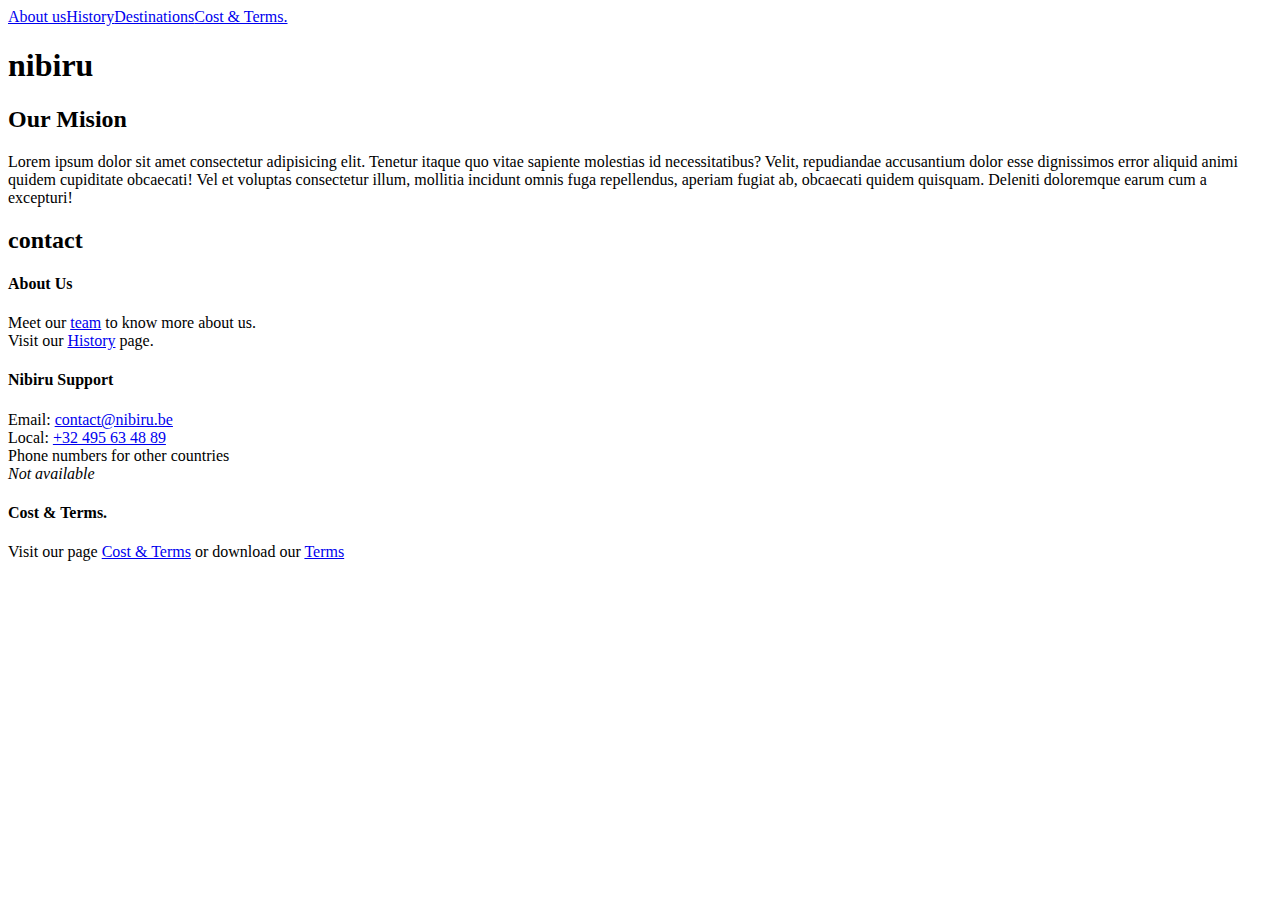
==== docs/index.html @ d89dad2d "order root folder" ====
<!DOCTYPE html>
<html lang="en">
<head>
    <meta charset="UTF-8">
    <meta name="description" content="Nibiru Company">
    <meta name="keywords" content="HTML & CSS">
    <meta name="author" content="Daryl Castro">
    <meta name="viewport" content="width=device-width, initial-scale=1.0">
    <meta http-equiv="X-UA-Compatible" content="IE=edge">
    <link rel="icon" href="https://cdn.glitch.com/85de6182-354b-4c86-bf82-84655187b399%2Flogo.svg?v=1632234356912"/>
    <link rel="stylesheet" href="style.css">
    <title>NIBIRU</title>
</head>
<body>
    <nav>
        <div class="link_container">
            <a href="aboutus.html" class="linkNav">About us</a><a href="history.html" class="linkNav">History</a><a href="destinations.html" class="linkNav">Destinations</a><a href="cost-and-terms.html" class="linkNav">Cost & Terms.</a>
        </div>
      </nav>

    <header>
        <h1 class="name">nibiru</h1>
    </header>

    <main>
        <section class="description">
            <div class="container">
                <h2>Our Mision</h2>
                <p>Lorem ipsum dolor sit amet consectetur adipisicing elit. Tenetur itaque quo vitae sapiente molestias id necessitatibus? Velit, repudiandae accusantium dolor esse dignissimos error aliquid animi quidem cupiditate obcaecati! Vel et voluptas consectetur illum, mollitia incidunt omnis fuga repellendus, aperiam fugiat ab, obcaecati quidem quisquam. Deleniti doloremque earum cum a excepturi!</p>
            </div>
        </section>
        <section class="contact">
            <div class="container">
                <h2>contact</h2>
                <div class="informationContainer">
                    <article class="services">
                        <h4>About Us</h4>
                        <p>Meet our <a class="contact_link" href="aboutus.html">team</a> to know more about us. <br>
                            Visit our <a class="contact_link" href="history.html">History</a> page.
                        </p>
                    </article>
                    <article class="services">
                        <h4>Nibiru Support</h4>
                        <p> Email: <a class="contact_link" href="mailto: contact@nibiru.be">contact@nibiru.be</a><br>
                            Local: <a class="contact_link" href="tel:+32495634889">+32 495 63 48 89</a><br>
                            Phone numbers for other countries<br>
                            <i>Not available</i>
                        </p>
                    </article>
                    <article class="services">
                        <h4>Cost & Terms.</h4>
                        <p>Visit our page 
                            <a class="contact_link" href="cost-and-terms.html">Cost & Terms</a>
                            or download our
                            <a class="contact_link" href="assets/nibiru-terms-and-conditions.pdf" download="nibiru-terms-and-conditions.pdf">Terms</a> 
                        </p>
                    </article>
                </div>
            </div>
        </section>
    </main>
</body>
</html>
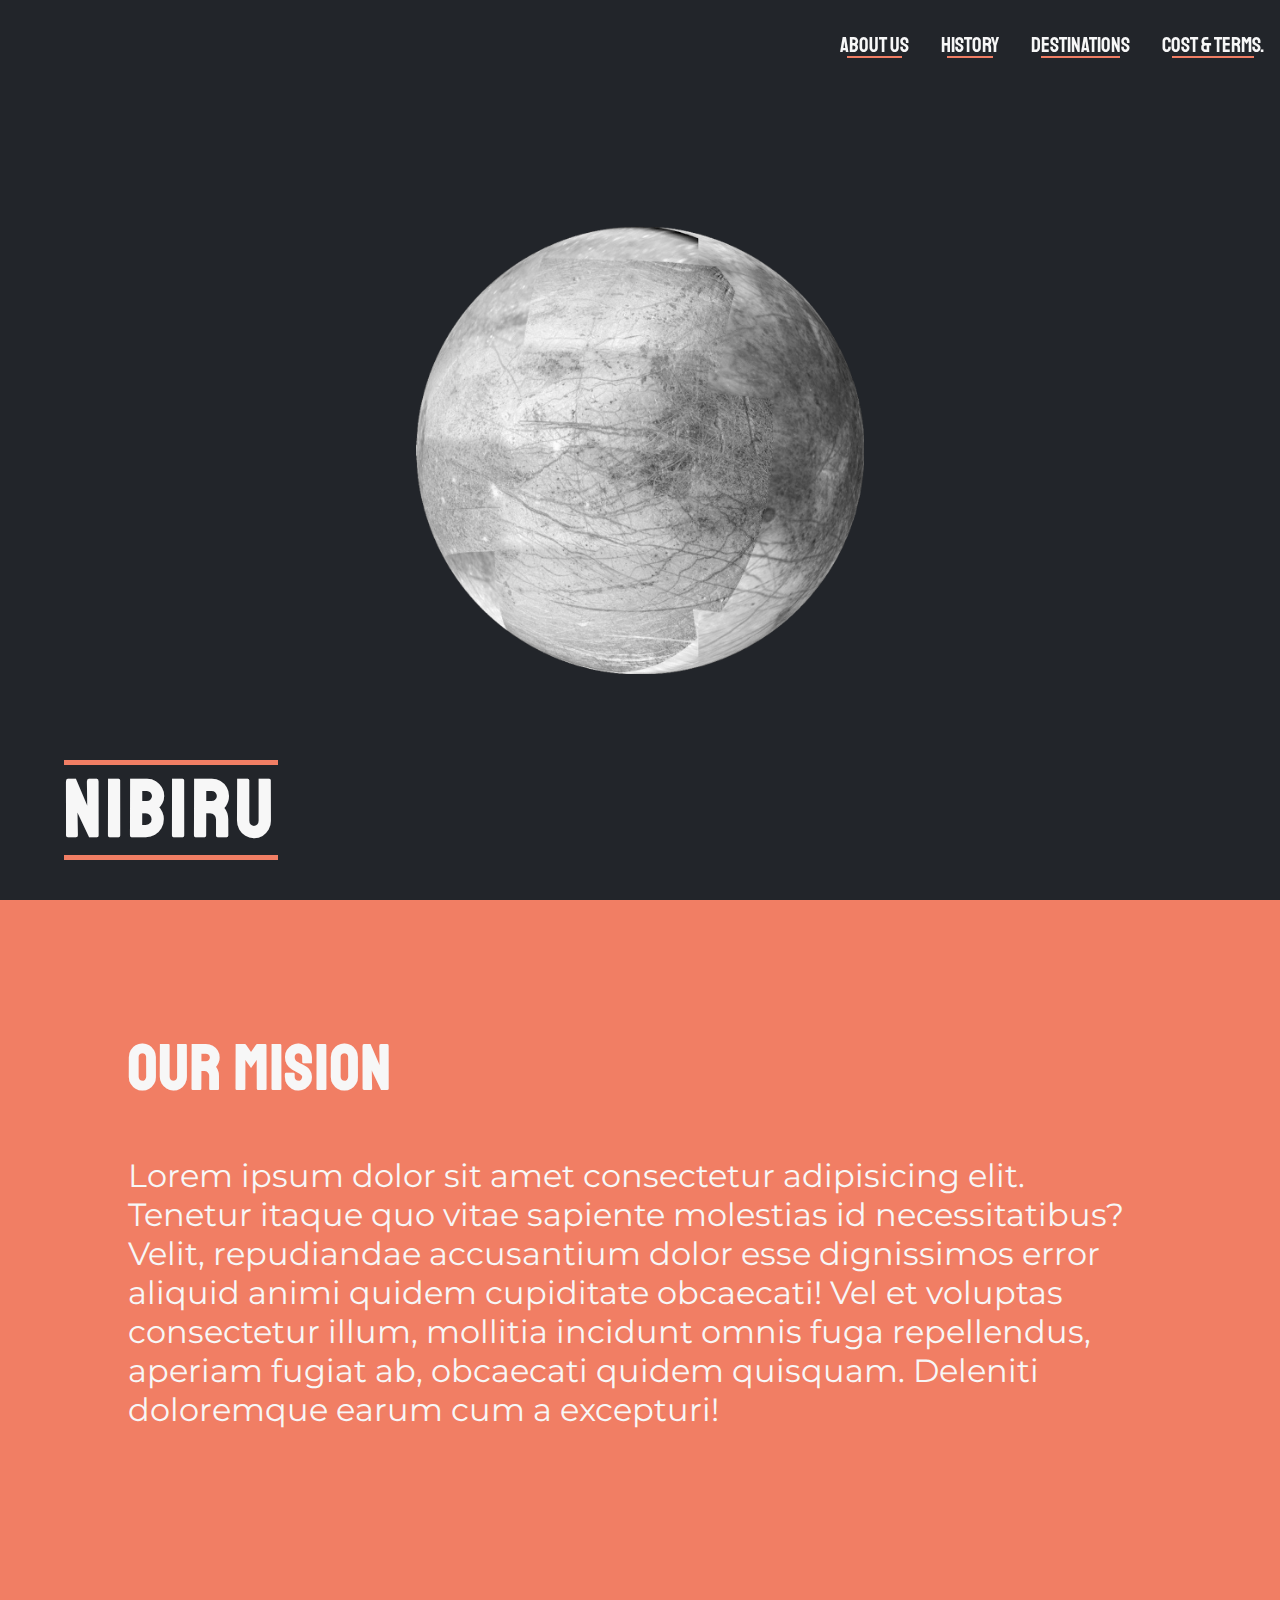
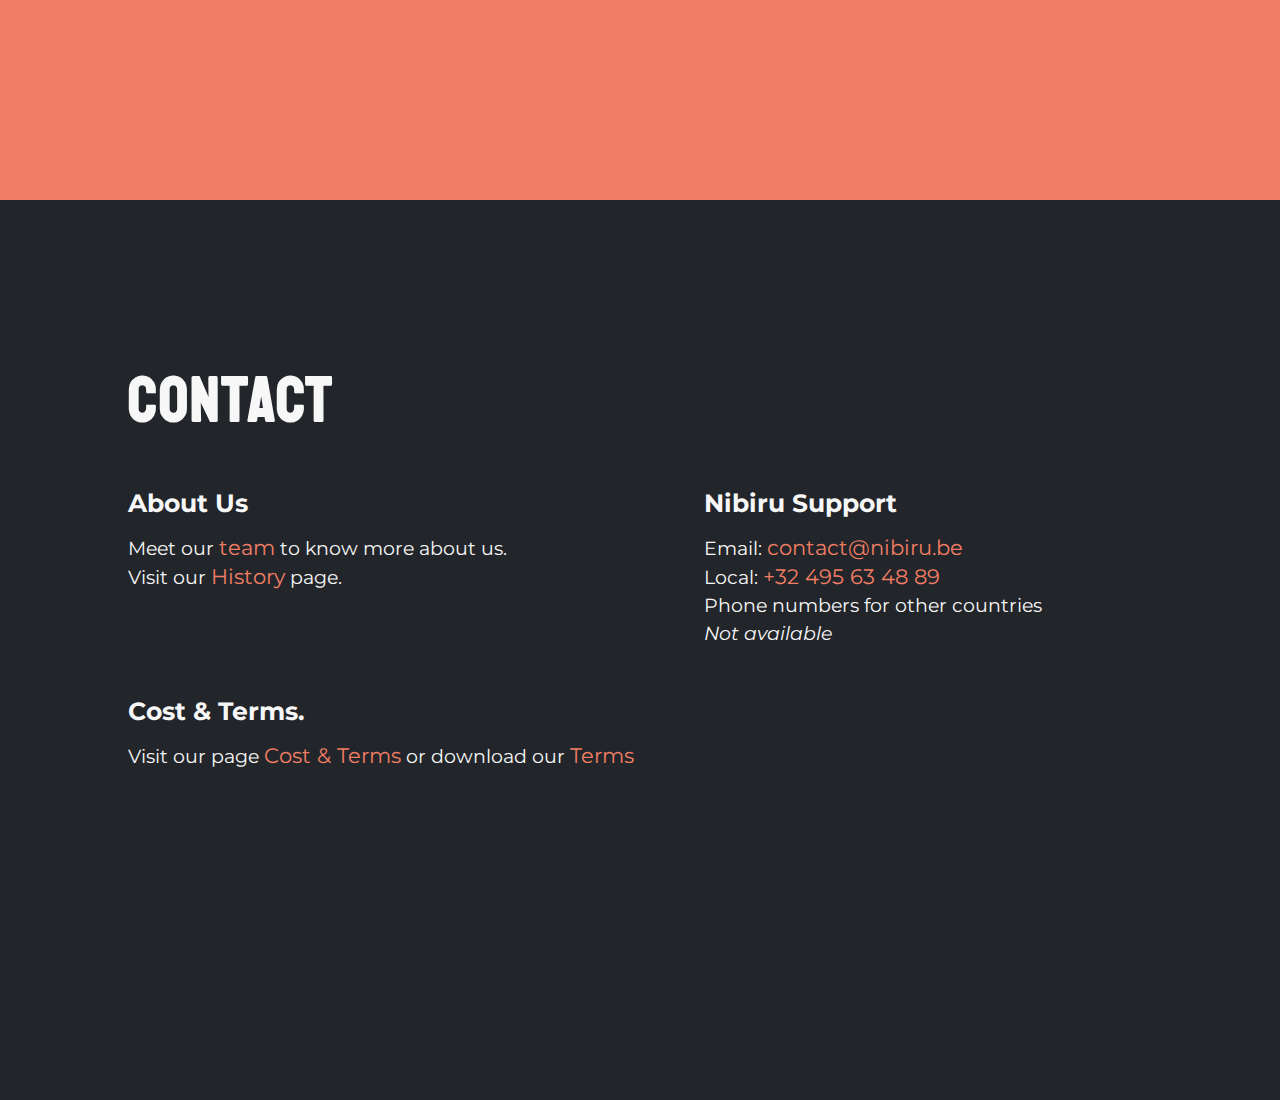
==== commit 9263d116: "link css fixed" ====
--- a/docs/index.html
+++ b/docs/index.html
@@ -8,7 +8,7 @@
     <meta name="viewport" content="width=device-width, initial-scale=1.0">
     <meta http-equiv="X-UA-Compatible" content="IE=edge">
     <link rel="icon" href="https://cdn.glitch.com/85de6182-354b-4c86-bf82-84655187b399%2Flogo.svg?v=1632234356912"/>
-    <link rel="stylesheet" href="style.css">
+    <link rel="stylesheet" href="styles/style.css">
     <title>NIBIRU</title>
 </head>
 <body>
--- a/docs/styles/style.css
+++ b/docs/styles/style.css
@@ -0,0 +1,228 @@
+@import url('https://fonts.googleapis.com/css2?family=Staatliches&display=swap');
+@import url('https://fonts.googleapis.com/css2?family=Montserrat&display=swap');
+
+:root {
+    --clr-bg: #22252a;
+    --clr-text: #f7f7f7;
+    --clr-accent: #f17e64;
+
+    --ff-primary: 'Staatliches';
+    --ff-secondary: 'Montserrat';
+
+    --fs-title: 5rem;
+    --fs-text: 2rem;
+    --fs-link: 1.3rem;
+}
+
+
+* {
+    margin: 0;
+    padding: 0;
+    font-family: var(--ff-primary);
+    box-sizing: border-box;
+}
+
+html,
+body {
+    width: 100%;
+    height: 100%;
+}
+
+body {
+    background: var(--clr-bg);
+    overflow-x: hidden;
+}
+
+header, 
+main,
+section {
+    position: relative;
+    width: 100%;
+    height: 100%;
+}
+
+nav {
+    position: fixed;
+    display: grid;
+    width: 100%;
+    margin: 2rem;
+    grid-template-columns: 1fr 0.5fr;
+    grid-template-rows: 1fr;
+
+    z-index: 2;
+}
+
+a,
+a:focus,
+a:visited {
+    position: relative;
+    text-decoration: none;
+    color: var(--clr-text);
+    outline: none;
+    text-decoration: none;
+}
+
+nav .link_container {
+    position: relative;
+    display: grid;
+    margin-right: 3rem;
+    align-items: center;
+    grid-template-columns: repeat(4, auto);
+    grid-template-rows: 1fr;
+    grid-column: 2 / 3;
+    gap: 2rem;
+}
+
+.linkNav,
+.informationContainer a {
+    width: max-content;
+    color: var(--clr-text);
+    font-size: var(--fs-link);
+}
+
+.linkNav:after,
+.linkNav:visited::after,
+.informationContainer a:after,
+.informationContainer a:visited::after {
+    content: '';
+    position: absolute;
+    background: var(--clr-accent);
+    width: 80%;
+    height: 2px;
+    margin: 0 auto;
+    inset: 1.5rem 0 0 0;
+    transform: scaleX(1);
+    transition: all .2s ease;
+}
+
+.linkNav:hover:after,
+.informationContainer a:hover:after {
+    transform: scaleX(0);
+}
+
+
+h2 {
+    color: var(--clr-text);
+    font-size: calc(var(--fs-title) * 0.8);
+    margin-bottom: 3rem;
+    letter-spacing: 2px;
+}
+
+header {
+    background-image: url(../../assets/images/bg.png);
+    background-size: 35%;
+    background-attachment: fixed;
+    background-position: center;
+    background-repeat: no-repeat;
+}
+
+.name {
+    position: absolute;
+    left: 5%;
+    bottom: 2.5rem;
+    letter-spacing: 5px;
+    color: var(--clr-text);
+    font-size: var(--fs-title);
+}
+
+.name::before {
+    content: '';
+    position: absolute;
+    background: var(--clr-accent);
+    width: 100%;
+    height: 5px;
+    margin: 0 auto;
+    inset: 0;
+    transform: scaleX(1);
+    transition: all .2s ease;
+    z-index: -1;
+}
+
+.name::after {
+    content: '';
+    position: absolute;
+    background: var(--clr-accent);
+    width: 100%;
+    height: 5px;
+    margin: 0 auto;
+    left: 0;
+    bottom: 0;
+    transform: scaleX(1);
+    transition: all .2s ease;
+    z-index: -1;
+}
+
+.description,
+.contact {
+    color: var(--clr-text);
+}
+
+.description {
+    height: auto;
+    min-height: 100%;
+    padding: 10%;
+    background: var(--clr-accent);
+}
+
+.description p {
+    font-family: var(--ff-secondary);
+    font-size: var(--fs-text);
+}
+
+.contact {
+    width: 100%;
+    height: 100%;
+}
+
+.contact h2 {
+    padding: 12.5% 0 0 10%;
+}
+
+.informationContainer {
+    position: relative;
+    display: grid;
+    margin-top: 2%;
+    margin-right: 2rem;
+    margin-bottom: 2rem;
+    margin-left: 10%;
+    grid-template-columns: repeat(2, 1fr);
+    grid-template-rows: repeat(2, 1fr);
+    gap: 2rem;
+    align-items: start;
+    font-size: calc(var(--fs-link)*1.2);
+}
+
+.informationContainer h4,
+.informationContainer p,
+.informationContainer a,
+.informationContainer i {
+    font-family: var(--ff-secondary);
+}
+
+.informationContainer p {
+    margin: 1rem 0;
+    line-height: 1.75rem;
+    font-size: calc(var(--fs-link)*0.9);
+}
+
+.services {
+    width: 80%;
+}
+
+.services:nth-child(3) {
+    grid-column: 1 / 3;
+    grid-row: 2 / 3;
+}
+
+.contact_link {
+    color: var(--clr-accent) !important;
+    transition: all 200ms ease;
+}
+
+.contact_link:hover {
+    color: var(--clr-text) !important;
+}
+
+.contact_link::after {
+    display: none;
+}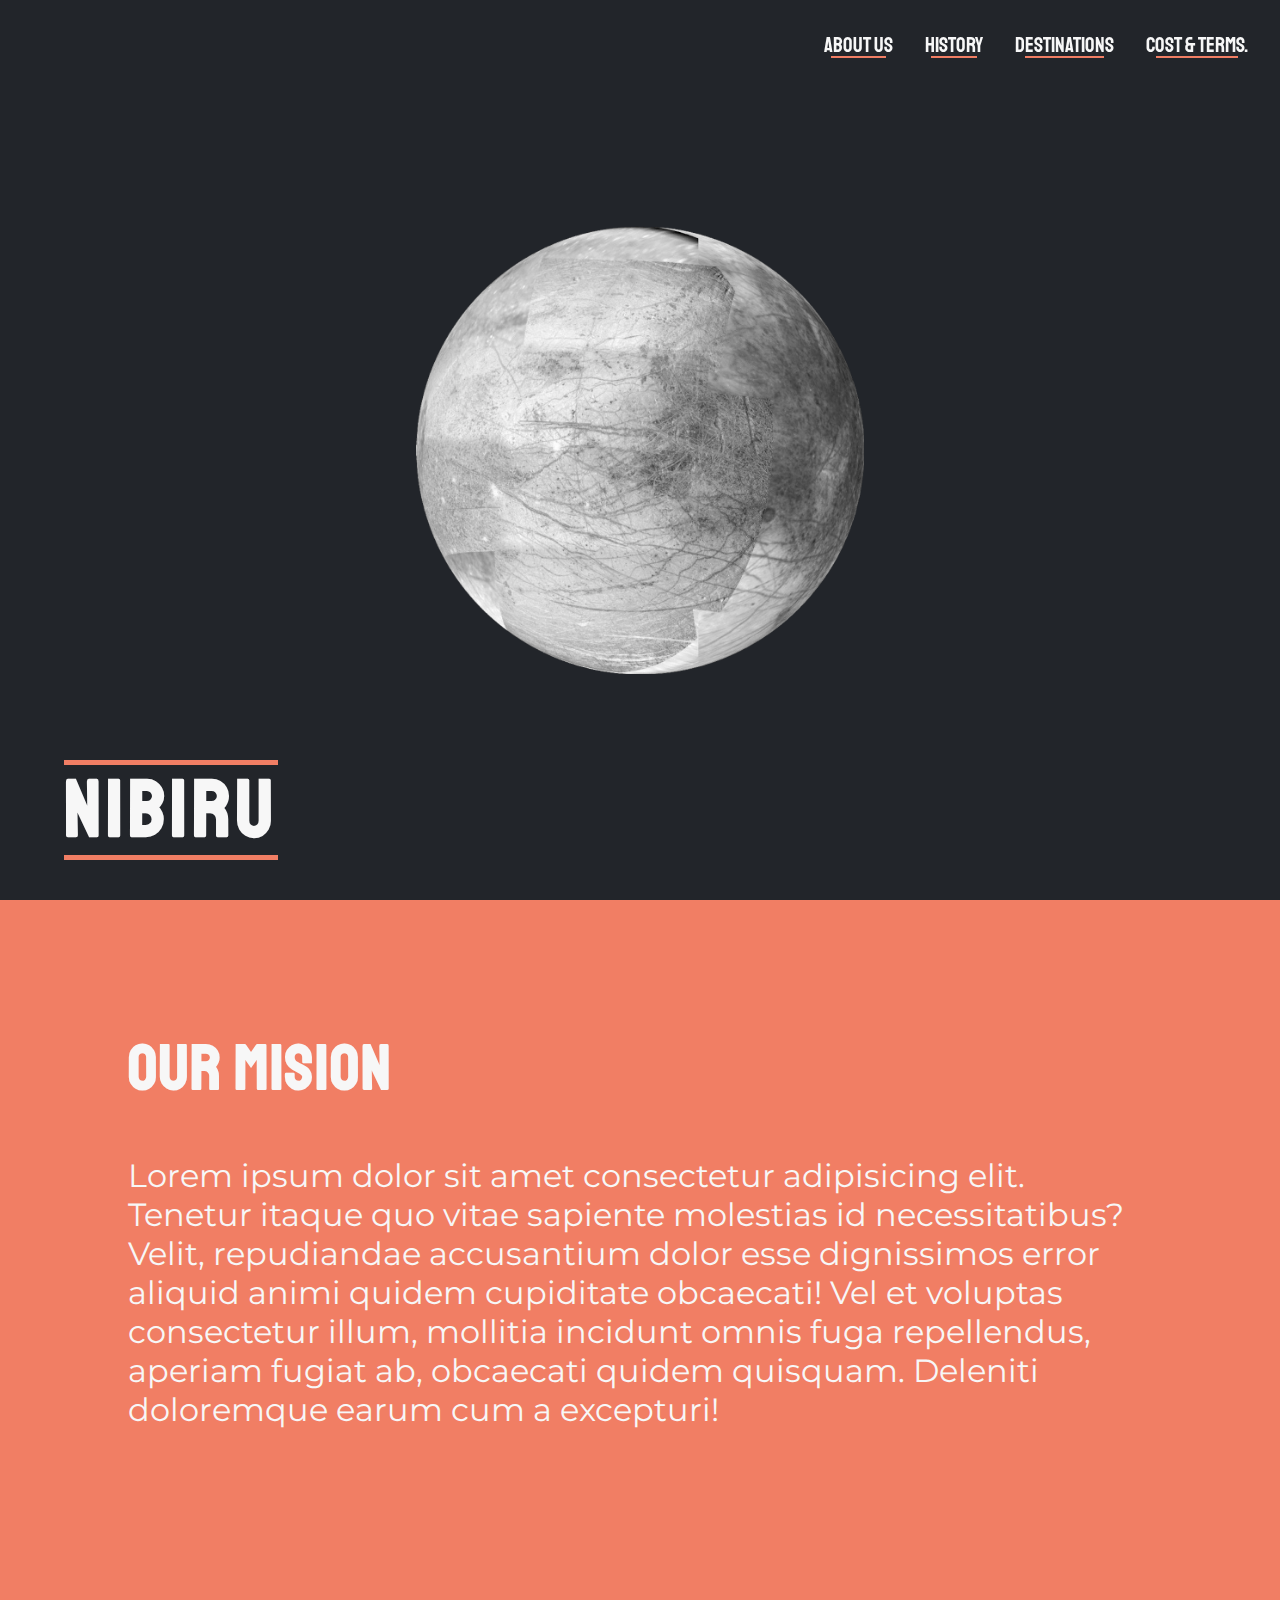
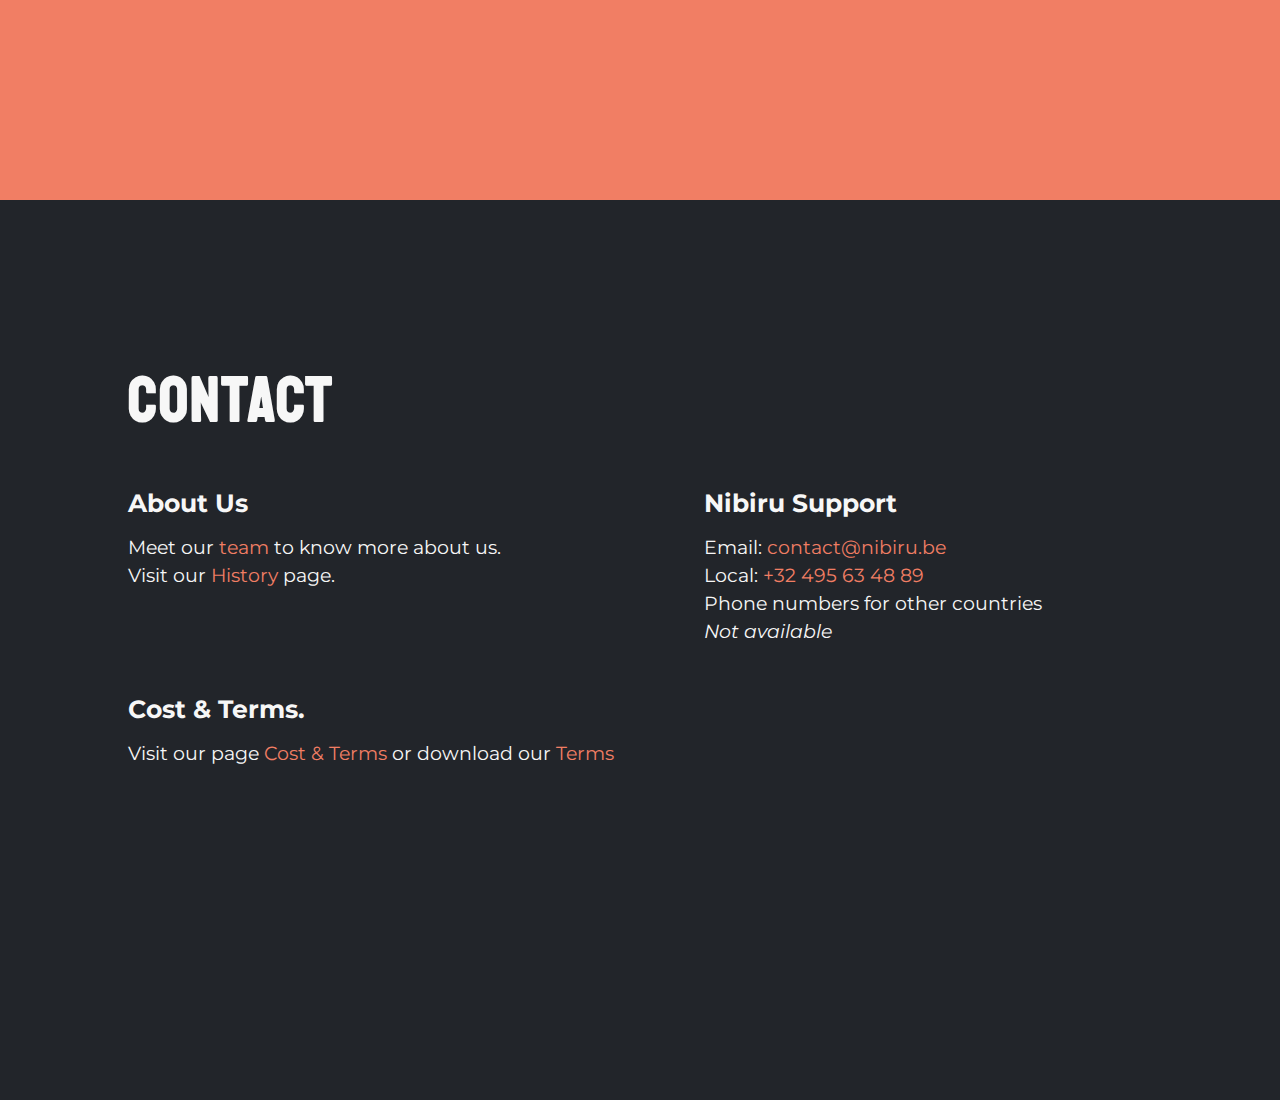
==== commit d279d220: "responsive fixed" ====
--- a/docs/index.html
+++ b/docs/index.html
@@ -29,7 +29,7 @@
                 <p>Lorem ipsum dolor sit amet consectetur adipisicing elit. Tenetur itaque quo vitae sapiente molestias id necessitatibus? Velit, repudiandae accusantium dolor esse dignissimos error aliquid animi quidem cupiditate obcaecati! Vel et voluptas consectetur illum, mollitia incidunt omnis fuga repellendus, aperiam fugiat ab, obcaecati quidem quisquam. Deleniti doloremque earum cum a excepturi!</p>
             </div>
         </section>
-        <section class="contact">
+        <section id="contact" class="contact">
             <div class="container">
                 <h2>contact</h2>
                 <div class="informationContainer">
@@ -52,7 +52,7 @@
                         <p>Visit our page 
                             <a class="contact_link" href="cost-and-terms.html">Cost & Terms</a>
                             or download our
-                            <a class="contact_link" href="assets/nibiru-terms-and-conditions.pdf" download="nibiru-terms-and-conditions.pdf">Terms</a> 
+                            <a class="contact_link" href="assets/pdf/nibiru-terms-and-conditions.pdf" download="nibiru-terms-and-conditions.pdf">Terms</a> 
                         </p>
                     </article>
                 </div>
--- a/docs/styles/style.css
+++ b/docs/styles/style.css
@@ -33,19 +33,11 @@
     overflow-x: hidden;
 }
 
-header, 
-main,
-section {
-    position: relative;
-    width: 100%;
-    height: 100%;
-}
-
 nav {
     position: fixed;
     display: grid;
     width: 100%;
-    margin: 2rem;
+    padding: 2rem;
     grid-template-columns: 1fr 0.5fr;
     grid-template-rows: 1fr;
 
@@ -65,7 +57,7 @@
 nav .link_container {
     position: relative;
     display: grid;
-    margin-right: 3rem;
+    margin-right: 0rem;
     align-items: center;
     grid-template-columns: repeat(4, auto);
     grid-template-rows: 1fr;
@@ -73,17 +65,15 @@
     gap: 2rem;
 }
 
-.linkNav,
-.informationContainer a {
+.linkNav {
     width: max-content;
+    mix-blend-mode: difference;
     color: var(--clr-text);
     font-size: var(--fs-link);
 }
 
 .linkNav:after,
-.linkNav:visited::after,
-.informationContainer a:after,
-.informationContainer a:visited::after {
+.linkNav:visited::after {
     content: '';
     position: absolute;
     background: var(--clr-accent);
@@ -95,9 +85,16 @@
     transition: all .2s ease;
 }
 
-.linkNav:hover:after,
-.informationContainer a:hover:after {
+.linkNav:hover:after {
     transform: scaleX(0);
+}
+
+header, 
+main,
+section {
+    position: relative;
+    width: 100%;
+    height: 100%;
 }
 
 
@@ -109,7 +106,7 @@
 }
 
 header {
-    background-image: url(../../assets/images/bg.png);
+    background-image: url(../assets/images/bg.png);
     background-size: 35%;
     background-attachment: fixed;
     background-position: center;
@@ -186,7 +183,7 @@
     margin-bottom: 2rem;
     margin-left: 10%;
     grid-template-columns: repeat(2, 1fr);
-    grid-template-rows: repeat(2, 1fr);
+    grid-template-rows: 1fr .5fr;
     gap: 2rem;
     align-items: start;
     font-size: calc(var(--fs-link)*1.2);
@@ -223,6 +220,65 @@
     color: var(--clr-text) !important;
 }
 
-.contact_link::after {
-    display: none;
+@media (max-width: 700px) {
+    
+    .description p {
+        font-size: calc(var(--fs-text)*0.75);
+    }
+
+    nav {
+        justify-content: center;
+        grid-template-columns: 1fr;
+    }
+
+    nav .link_container {
+        grid-column: 1 / 3;
+    }
+  
+    nav .home_link {
+        display: none;
+    }
+
+    .contact {
+        padding-top: 5rem;
+    }
+
+    .contact h2 {
+        padding: 12.5% 0 0 2rem;
+    }
+
+    .informationContainer {
+        margin-left: 2rem;
+        gap: 2rem;
+        align-items: start;
+        font-size: calc(var(--fs-link)*1.2);
+    }
+
+    .informationContainer h4 {
+        font-size: 75%;
+    }
+
+    .informationContainer p {
+        font-size: 55%;
+    }
+
+    .services {
+        width: 100%;
+    }
+}
+
+@media (max-width: 500px) {
+    nav .linkNav {
+        font-size: calc(var(--fs-link)*0.85);
+    }
+  
+    nav .link_container {
+        grid-column: 1 / 3;
+        gap: .5rem;
+    }
+  
+    nav .linkNav:after,
+    nav .linkNav:visited::after {
+        inset: 1.3rem 0 0 0;
+    }
 }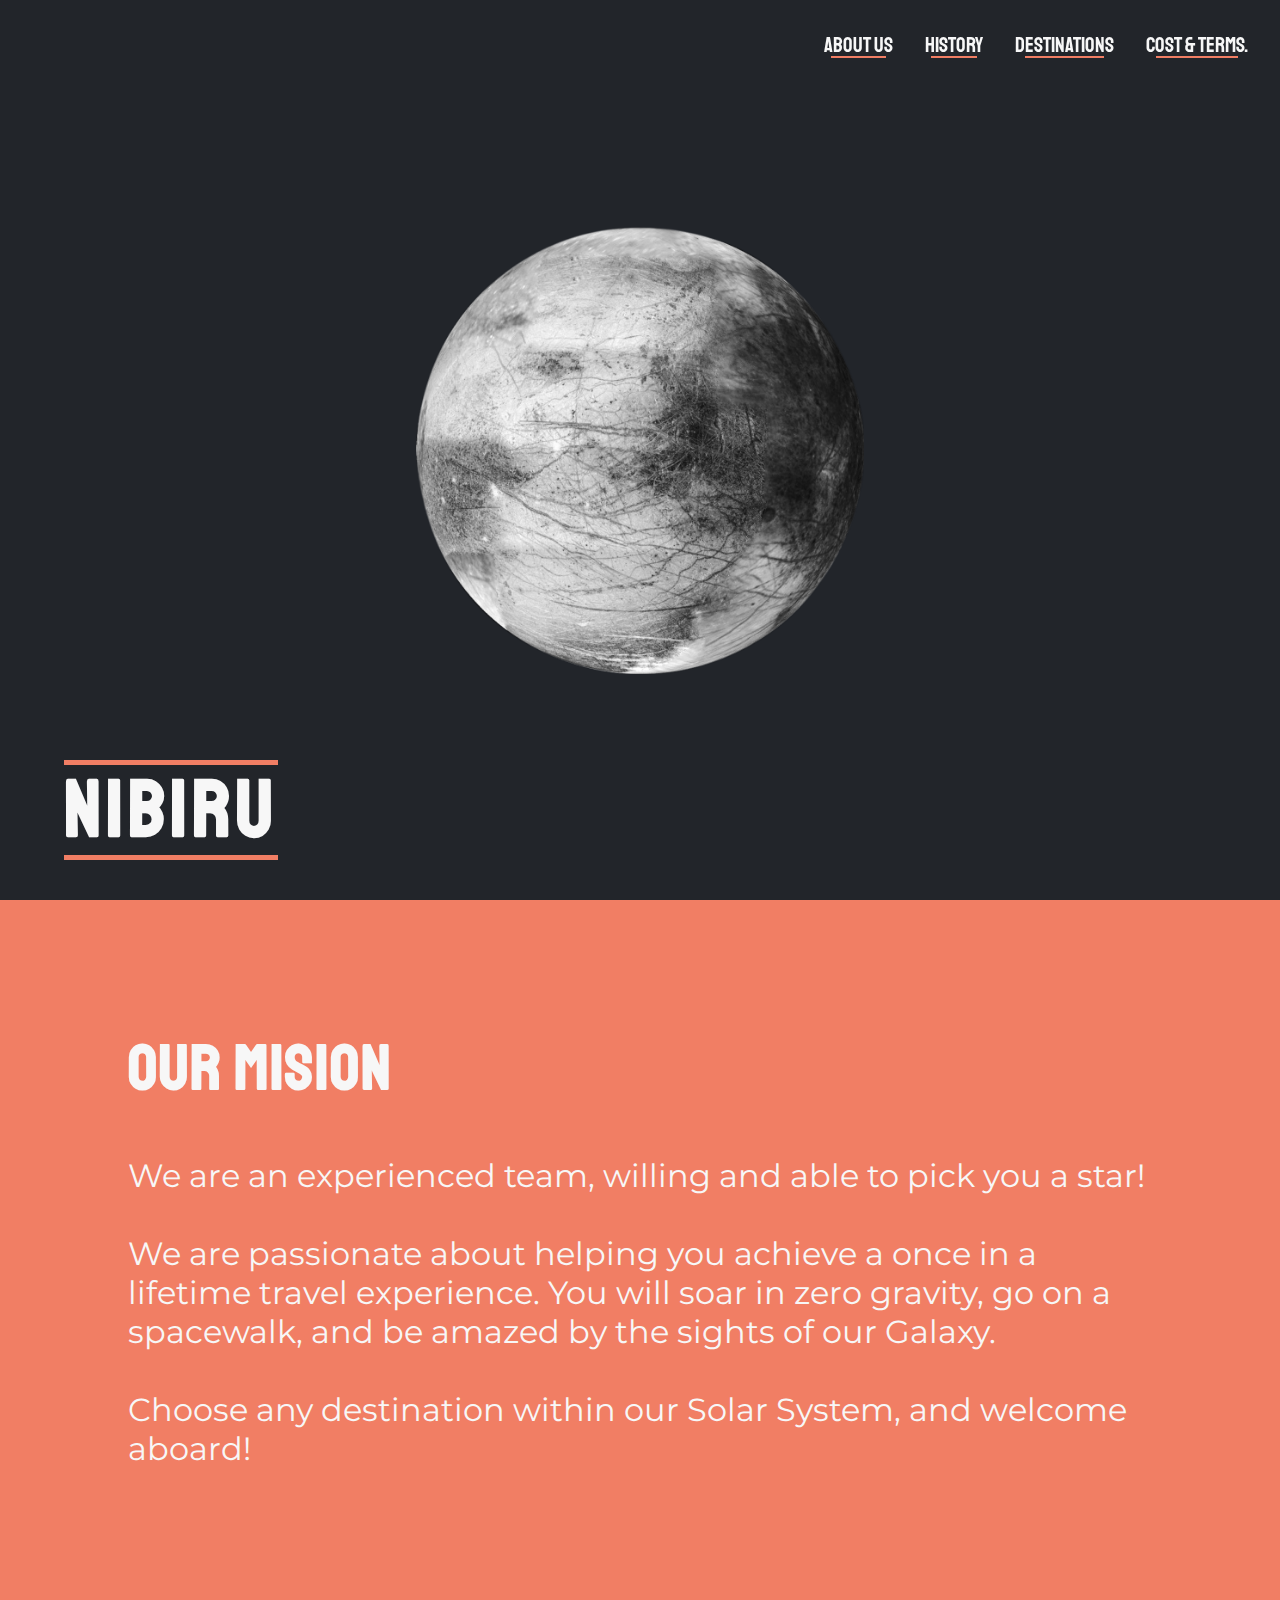
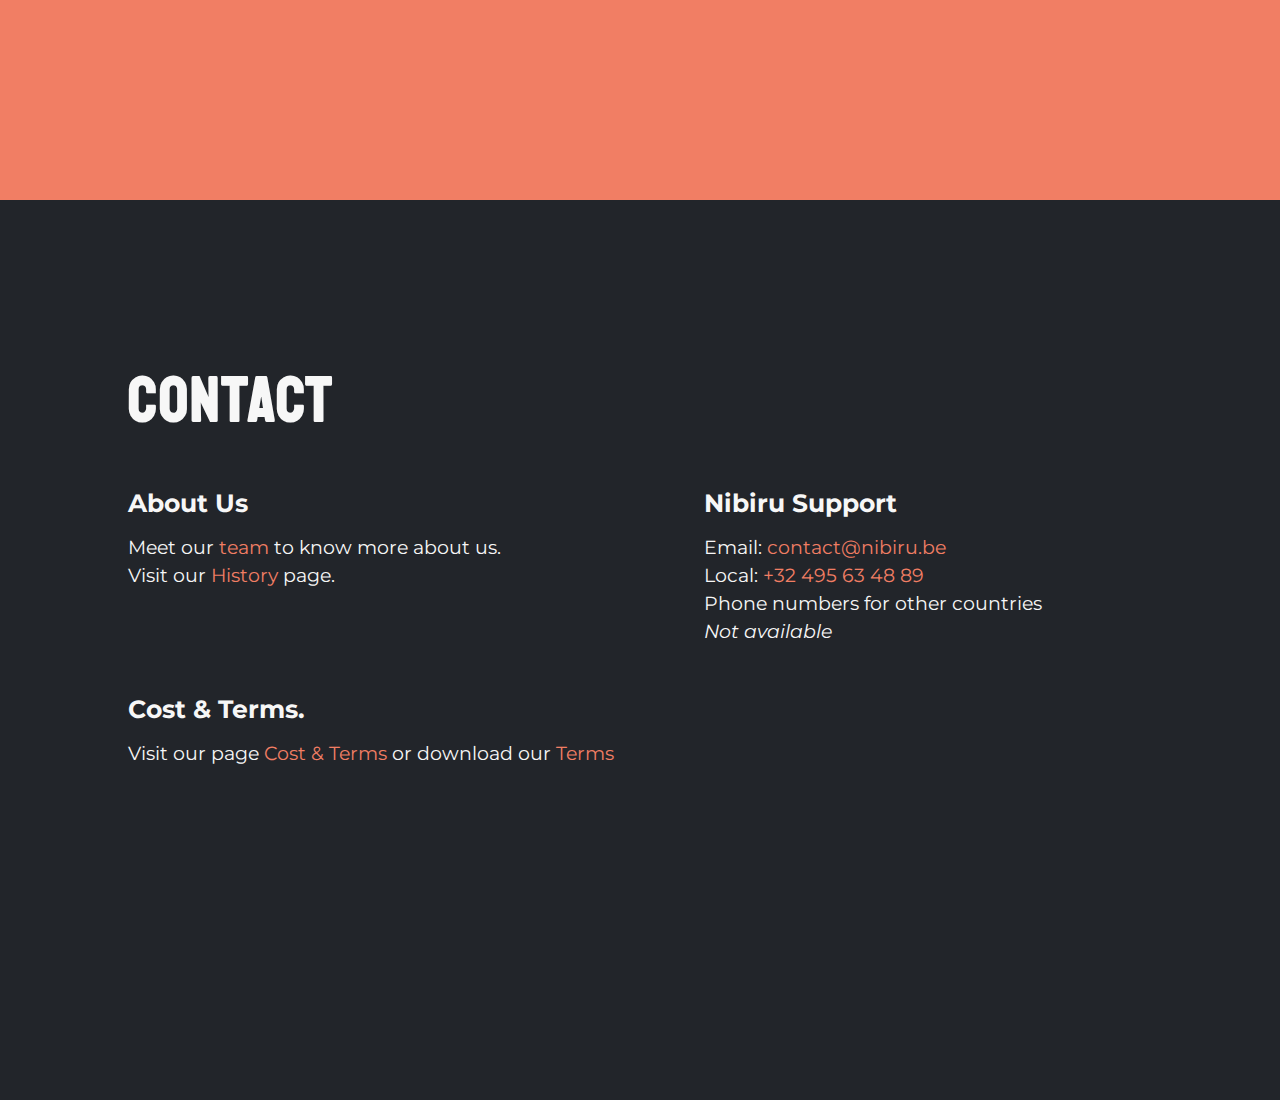
==== commit bca14121: "new content in description" ====
--- a/docs/index.html
+++ b/docs/index.html
@@ -16,7 +16,7 @@
         <div class="link_container">
             <a href="aboutus.html" class="linkNav">About us</a><a href="history.html" class="linkNav">History</a><a href="destinations.html" class="linkNav">Destinations</a><a href="cost-and-terms.html" class="linkNav">Cost & Terms.</a>
         </div>
-      </nav>
+    </nav>
 
     <header>
         <h1 class="name">nibiru</h1>
@@ -26,7 +26,13 @@
         <section class="description">
             <div class="container">
                 <h2>Our Mision</h2>
-                <p>Lorem ipsum dolor sit amet consectetur adipisicing elit. Tenetur itaque quo vitae sapiente molestias id necessitatibus? Velit, repudiandae accusantium dolor esse dignissimos error aliquid animi quidem cupiditate obcaecati! Vel et voluptas consectetur illum, mollitia incidunt omnis fuga repellendus, aperiam fugiat ab, obcaecati quidem quisquam. Deleniti doloremque earum cum a excepturi!</p>
+                <p>We are an experienced team, willing and able to pick you a star! 
+                    <br>
+                    <br>
+                    We are passionate about helping you achieve a once in a lifetime travel experience. You will soar in zero gravity, go on a spacewalk, and be amazed by the sights of our Galaxy. 
+                    <br>
+                    <br>
+                    Choose any destination within our Solar System, and welcome aboard!</p>
             </div>
         </section>
         <section id="contact" class="contact">
--- a/docs/styles/style.css
+++ b/docs/styles/style.css
@@ -31,6 +31,22 @@
 body {
     background: var(--clr-bg);
     overflow-x: hidden;
+}
+
+header, 
+main,
+section {
+    position: relative;
+    width: 100%;
+    height: 100%;
+}
+
+
+h2 {
+    color: var(--clr-text);
+    font-size: calc(var(--fs-title) * 0.8);
+    margin-bottom: 3rem;
+    letter-spacing: 2px;
 }
 
 nav {
@@ -87,22 +103,6 @@
 
 .linkNav:hover:after {
     transform: scaleX(0);
-}
-
-header, 
-main,
-section {
-    position: relative;
-    width: 100%;
-    height: 100%;
-}
-
-
-h2 {
-    color: var(--clr-text);
-    font-size: calc(var(--fs-title) * 0.8);
-    margin-bottom: 3rem;
-    letter-spacing: 2px;
 }
 
 header {
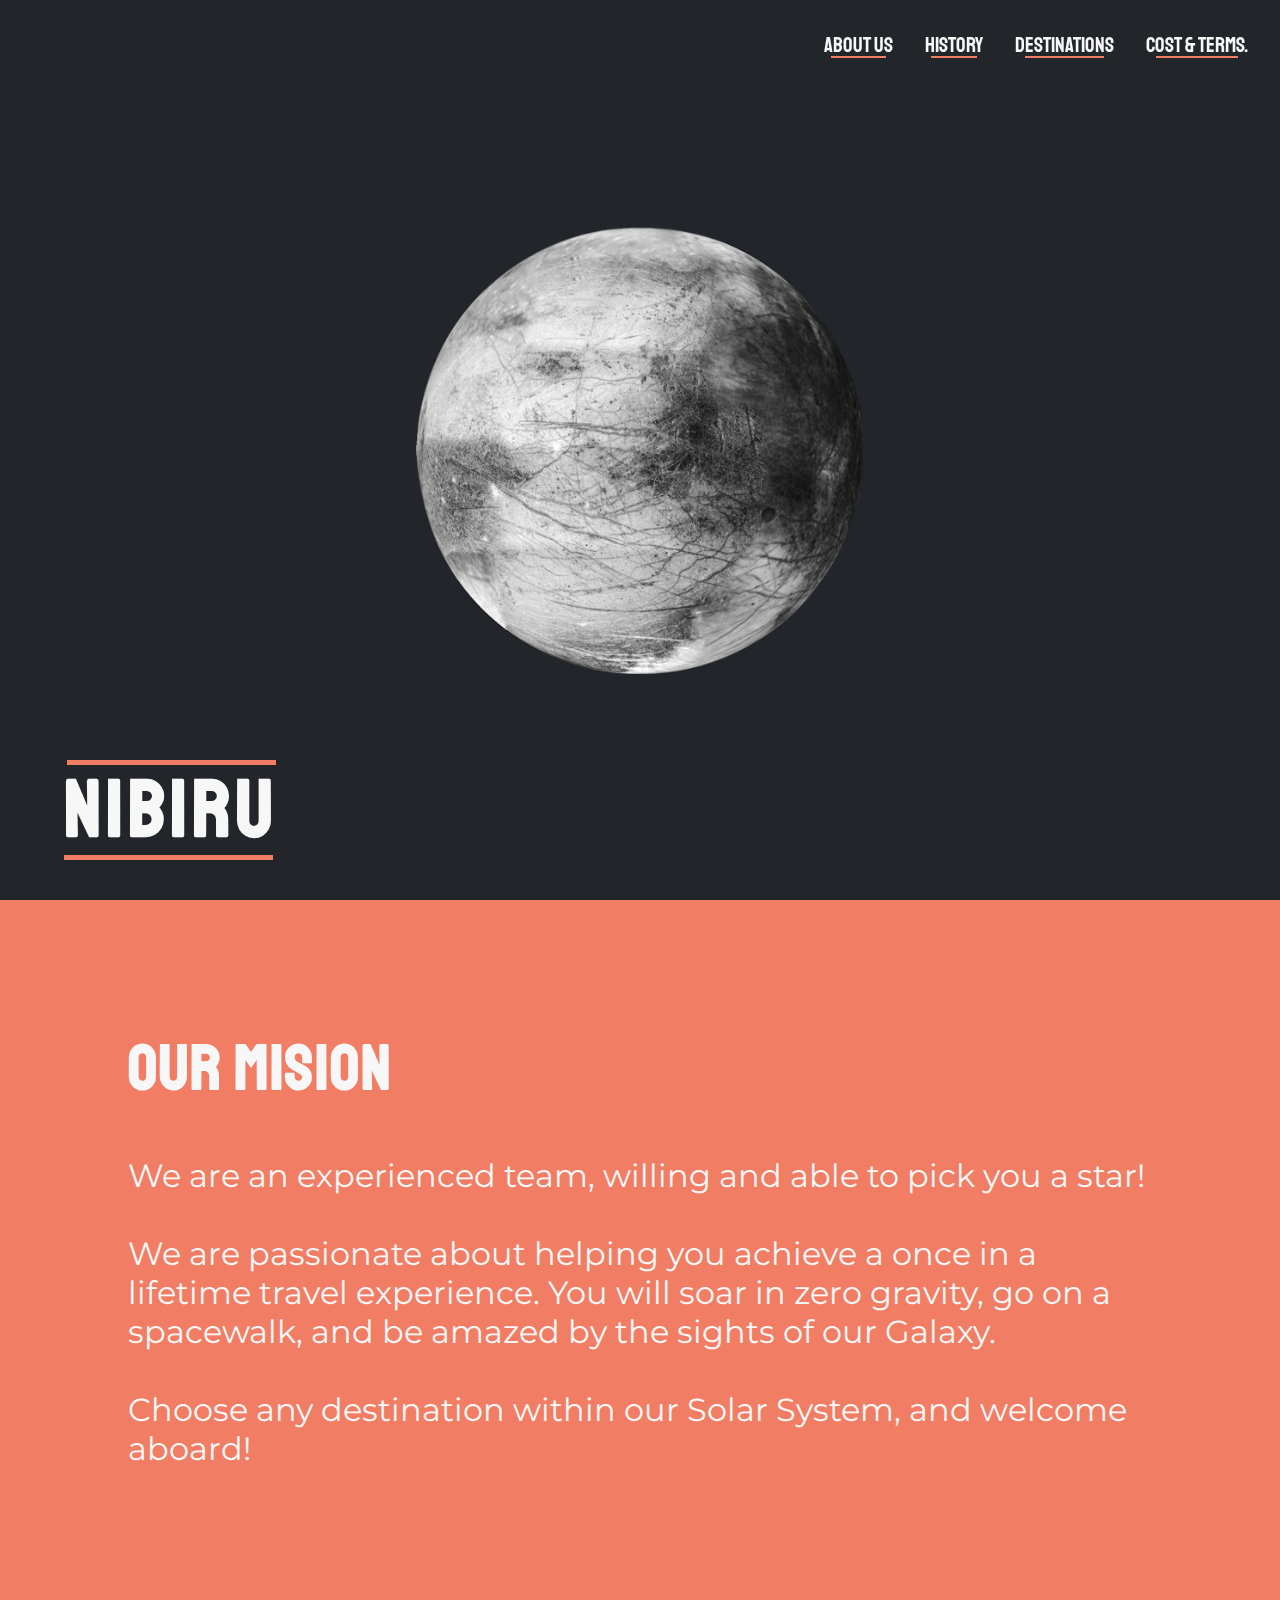
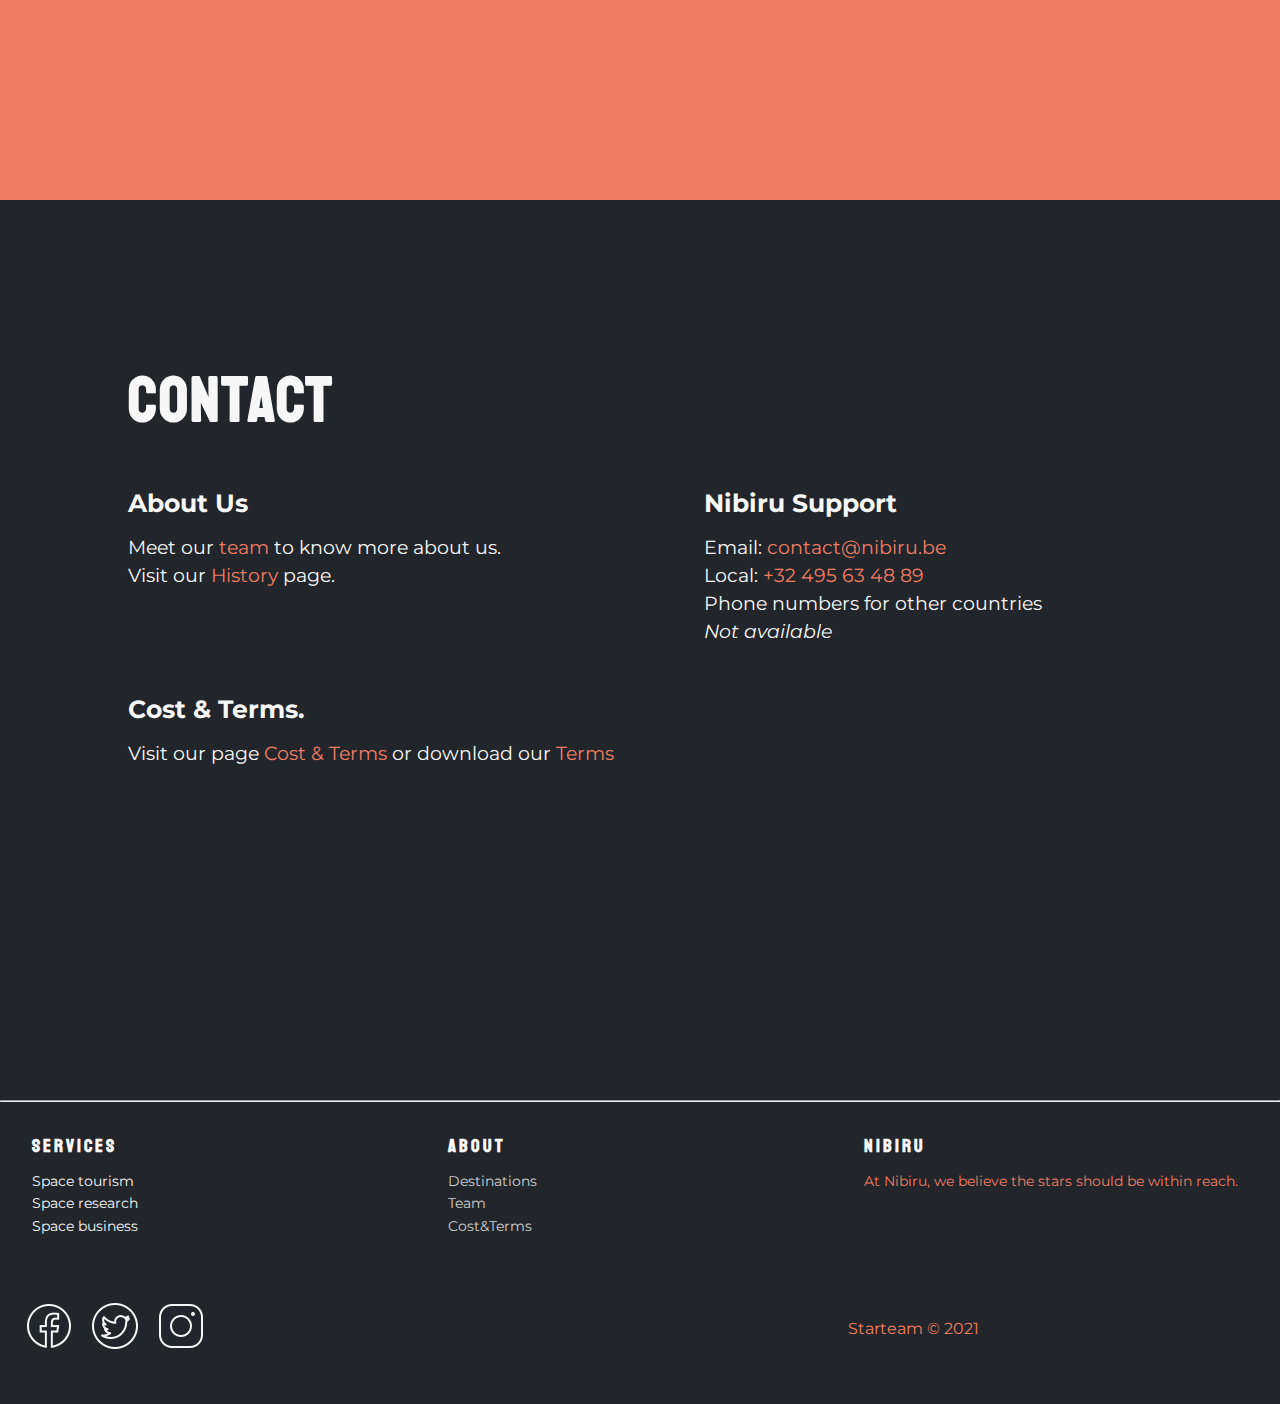
==== commit 41bac4f9: "added footer" ====
--- a/docs/index.html
+++ b/docs/index.html
@@ -2,13 +2,22 @@
 <html lang="en">
 <head>
     <meta charset="UTF-8">
-    <meta name="description" content="Nibiru Company">
-    <meta name="keywords" content="HTML & CSS">
-    <meta name="author" content="Daryl Castro">
+    <meta name="description" content="Nibiru Company, Solar Systen Tours">
+    <meta name="keywords" content="Space, Tourism">
+    <meta name="author" content="Nibiru">
     <meta name="viewport" content="width=device-width, initial-scale=1.0">
     <meta http-equiv="X-UA-Compatible" content="IE=edge">
     <link rel="icon" href="https://cdn.glitch.com/85de6182-354b-4c86-bf82-84655187b399%2Flogo.svg?v=1632234356912"/>
     <link rel="stylesheet" href="styles/style.css">
+    <!-- Global site tag (gtag.js) - Google Analytics -->
+    <script async src="https://www.googletagmanager.com/gtag/js?id=G-QFB7RM72X2"></script>
+    <script>
+        window.dataLayer = window.dataLayer || [];
+        function gtag(){dataLayer.push(arguments);}
+        gtag('js', new Date());
+
+        gtag('config', 'G-QFB7RM72X2');
+    </script>
     <title>NIBIRU</title>
 </head>
 <body>
@@ -64,6 +73,35 @@
                 </div>
             </div>
         </section>
+        <hr>
+        <footer class="footer_section">
+            <article class="footer_services">
+                <h3>Services</h3>
+                <ul>
+                    <li>Space tourism</li>
+                    <li>Space research</li>
+                    <li>Space business</li>
+                </ul>
+            </article>
+            <article class="footer_about">
+                <h3>About</h3>
+                <ul>
+                    <li><a href="destinations.html">Destinations</a></li>
+                    <li><a href="team.html">Team</a></li>
+                    <li><a href="cost-and-terms.html">Cost&Terms</a></li>
+                </ul>
+            </article>
+            <article class="footer_company">
+                <h3>NIBIRU</h3>
+                <p>At Nibiru, we believe the stars should be within reach.</p>
+            </article>
+            <article class="footer_icons">
+                <div class="social_icons">
+                    <a href="https://www.facebook.com/"><img src="[data-uri]"></a><a href="https://www.twitter.com/"><img src="[data-uri]"></a><a href="https://www.instagram.com/"><img src="[data-uri]"></a>
+                </div>
+                <p>Starteam © 2021</p>
+            </article>
+        </footer>
     </main>
 </body>
 </html>--- a/docs/styles/style.css
+++ b/docs/styles/style.css
@@ -62,7 +62,8 @@
 
 a,
 a:focus,
-a:visited {
+a:visited,
+a:hover {
     position: relative;
     text-decoration: none;
     color: var(--clr-text);
@@ -122,35 +123,31 @@
     font-size: var(--fs-title);
 }
 
-.name::before {
+.name:before,
+.name:after {
     content: '';
     position: absolute;
     background: var(--clr-accent);
-    width: 100%;
+    width: calc(100% - 5px);
     height: 5px;
     margin: 0 auto;
-    inset: 0;
     transform: scaleX(1);
     transition: all .2s ease;
     z-index: -1;
 }
 
+.name::before {
+    inset: 0;
+}
+
 .name::after {
-    content: '';
-    position: absolute;
-    background: var(--clr-accent);
-    width: 100%;
-    height: 5px;
-    margin: 0 auto;
     left: 0;
     bottom: 0;
-    transform: scaleX(1);
-    transition: all .2s ease;
-    z-index: -1;
 }
 
 .description,
 .contact {
+    position: relative;
     color: var(--clr-text);
 }
 
@@ -220,6 +217,107 @@
     color: var(--clr-text) !important;
 }
 
+hr {
+    background: var(--clr-text);
+}
+
+.footer_section {
+    position: relative;
+    display: grid;
+    grid-template-columns: repeat(3, 1fr);
+    grid-template-rows: repeat(2, 1fr);
+    align-items: start;
+    padding: 1rem;
+    background-color: var(--clr-bg);
+}
+
+.footer_services,
+.footer_about,
+.footer_company,
+.footer_icons {
+    padding: 1rem;
+}
+
+.footer_section h3 {
+    margin-top: 0;
+    margin-bottom: 12px;
+    color: var(--clr-text);
+    letter-spacing: 3px;
+}
+
+.footer_section ul,
+.footer_company p {
+    list-style: none;
+    line-height: 1.6;
+    font-size: 14px;
+}
+
+.footer_section ul li {
+    color: var(--clr-text);
+}
+
+.footer_section ul a {
+    opacity: 0.8;
+    text-decoration: none;
+    color: var(--clr-text);
+}
+
+.footer_section ul a:hover {
+    opacity: 1;
+}
+
+.footer_services p,
+.footer_about p,
+.footer_company p,
+.footer_icons p {
+    font-family: var(--ff-secondary);
+    color: var(--clr-accent);
+}
+
+.footer_section ul li,
+.footer_section ul a {
+    font-family: var(--ff-secondary);
+}
+
+.footer_services {
+    grid-column: 1 / 2;
+    grid-row: 1 / 2;
+}
+
+.footer_about {
+    grid-column: 2 / 3;
+    grid-row: 1 / 2;
+}
+
+.footer_company {
+    grid-column: 3 / 4;
+    grid-row: 1 / 2;
+}
+
+.footer_icons {
+    padding: 3rem 0 0 0;
+    display: grid;
+    grid-template-columns: repeat(3, 1fr);
+    grid-template-rows: 0.5fr;
+    grid-column: 1 / 4;
+    grid-row: 2 / 3;
+}
+
+.footer_icons .social_icons a {
+    margin: auto 0;
+    padding: 0.5rem;
+}
+
+.footer_icons .social_icons a:hover {
+    opacity: 0.5;
+    transition: all 200ms ease;
+}
+
+.footer_icons p {
+    margin: auto 0;
+    grid-column: 3 / 4;
+}
+
 @media (max-width: 700px) {
     
     .description p {
@@ -265,6 +363,10 @@
     .services {
         width: 100%;
     }
+
+    .footer_icons .social_icons {
+        text-align:center;
+    }
 }
 
 @media (max-width: 500px) {
